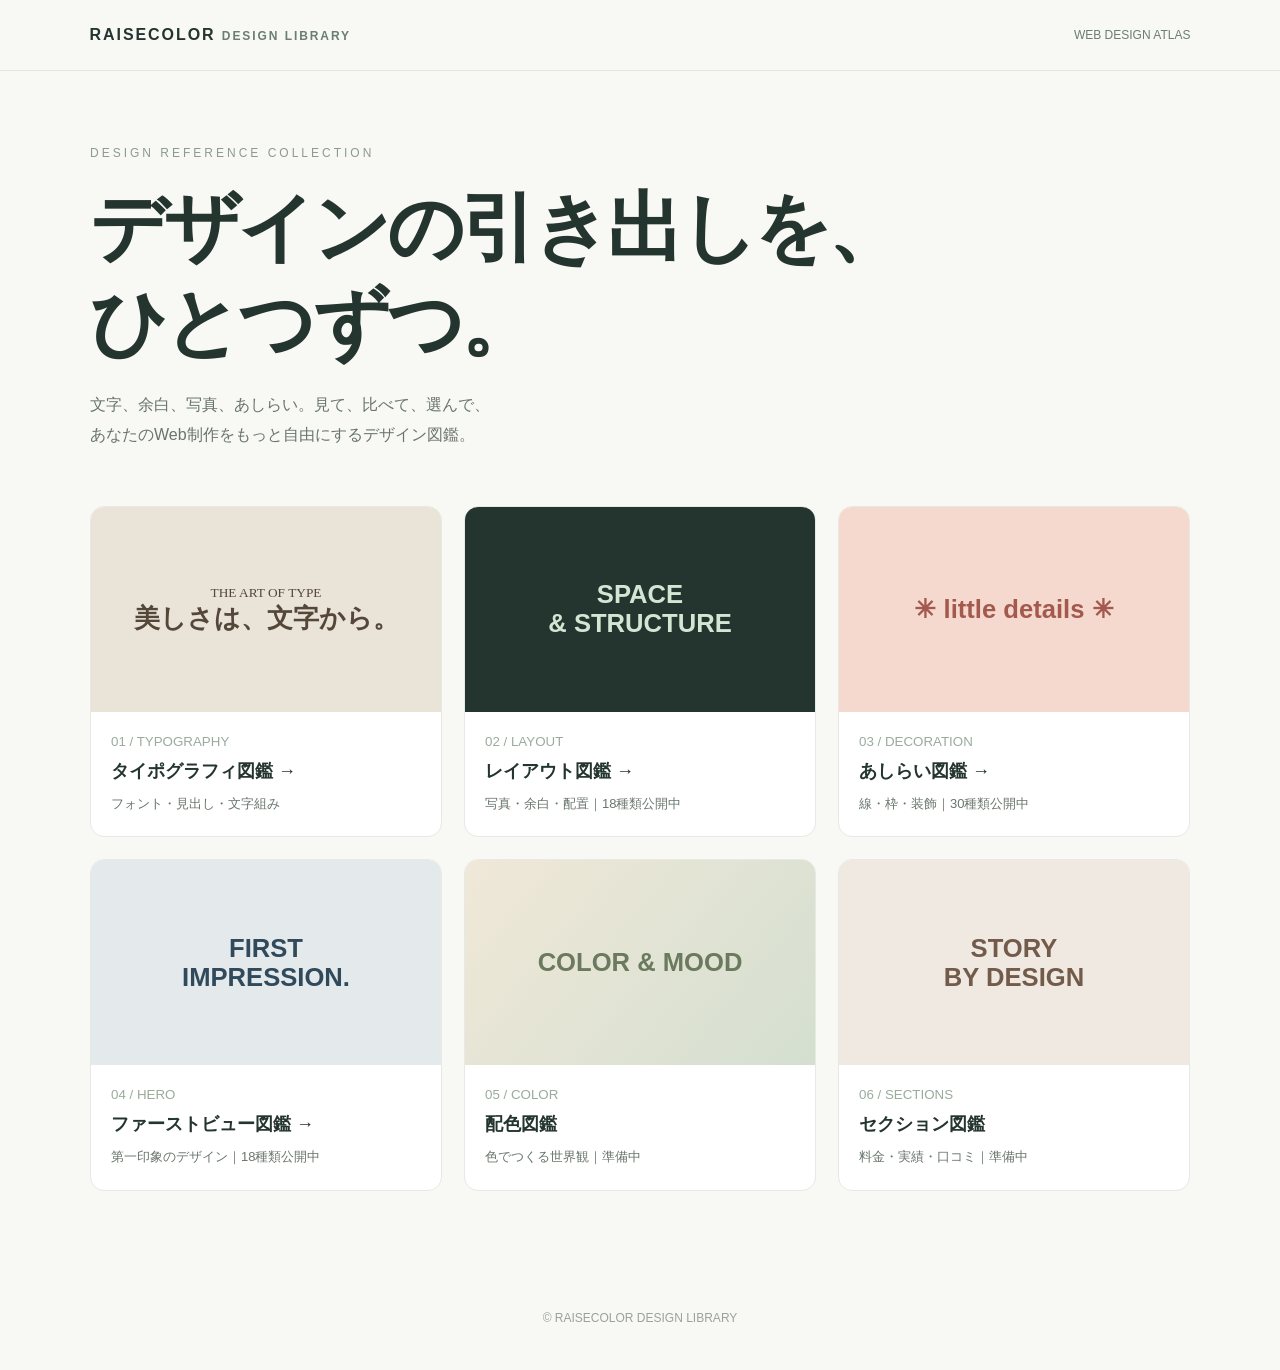
==== index.html @ c0008a8b "Link hero atlas from homepage" ====
<!doctype html><html lang="ja"><head><meta charset="utf-8"><meta name="viewport" content="width=device-width,initial-scale=1"><title>RAISECOLOR | Webデザイン図鑑</title><style>*{box-sizing:border-box}body{margin:0;background:#f8f8f5;color:#24342e;font-family:-apple-system,BlinkMacSystemFont,"Hiragino Kaku Gothic ProN",sans-serif}header{padding:26px 7%;border-bottom:1px solid #e2e7e1;display:flex;justify-content:space-between;align-items:center}header b{letter-spacing:.12em}header span{font-size:12px;color:#6a7e72}main{max-width:1150px;margin:auto;padding:75px 25px}h1{font-size:clamp(36px,6vw,76px);line-height:1.25;letter-spacing:-.05em;margin:20px 0}p{line-height:1.9;color:#69756c}.eyebrow{font-size:12px;letter-spacing:.25em;color:#8d9b8c}.grid{display:grid;grid-template-columns:repeat(3,1fr);gap:22px;margin-top:55px}.card{display:block;background:white;border:1px solid #e6e9e4;border-radius:14px;overflow:hidden;text-decoration:none;color:inherit;transition:transform .2s,box-shadow .2s}.card:hover{transform:translateY(-5px);box-shadow:0 15px 35px #24342e12}.art{height:205px;display:flex;align-items:center;justify-content:center;padding:22px;text-align:center}.art strong{font-size:clamp(19px,2vw,30px)}.a{background:#eae4d8;color:#544638;font-family:Georgia,serif}.b{background:#24342e;color:#d1e6d3}.c{background:#f5d9cf;color:#a4594f}.d{background:#e4e9eb;color:#304a5c}.e{background:linear-gradient(130deg,#f0e8d8,#d4dfd0);color:#6b795e}.f{background:#f0e9e2;color:#735b4b}.meta{padding:20px}.meta small{color:#9aab9c}.meta h2{font-size:18px;margin:9px 0}.meta p{font-size:13px;margin:0}footer{text-align:center;padding:45px;color:#98a39b;font-size:12px}@media(max-width:850px){.grid{grid-template-columns:repeat(2,1fr)}}@media(max-width:560px){main{padding:55px 18px}.grid{grid-template-columns:1fr}.art{height:230px}}</style></head><body><header><b>RAISECOLOR <span>DESIGN LIBRARY</span></b><span>WEB DESIGN ATLAS</span></header><main><div class="eyebrow">DESIGN REFERENCE COLLECTION</div><h1>デザインの引き出しを、<br>ひとつずつ。</h1><p>文字、余白、写真、あしらい。見て、比べて、選んで、<br>あなたのWeb制作をもっと自由にするデザイン図鑑。</p><section class="grid"><a class="card" href="typography.html"><div class="art a"><div><small>THE ART OF TYPE</small><br><strong>美しさは、文字から。</strong></div></div><div class="meta"><small>01 / TYPOGRAPHY</small><h2>タイポグラフィ図鑑 →</h2><p>フォント・見出し・文字組み</p></div></a><a class="card" href="layout.html"><div class="art b"><strong>SPACE<br>& STRUCTURE</strong></div><div class="meta"><small>02 / LAYOUT</small><h2>レイアウト図鑑 →</h2><p>写真・余白・配置｜18種類公開中</p></div></a><a class="card" href="decoration.html"><div class="art c"><strong>✳︎ little details ✳︎</strong></div><div class="meta"><small>03 / DECORATION</small><h2>あしらい図鑑 →</h2><p>線・枠・装飾｜30種類公開中</p></div></a><a class="card" href="hero.html"><div class="art d"><strong>FIRST<br>IMPRESSION.</strong></div><div class="meta"><small>04 / HERO</small><h2>ファーストビュー図鑑 →</h2><p>第一印象のデザイン｜18種類公開中</p></div></a><div class="card"><div class="art e"><strong>COLOR & MOOD</strong></div><div class="meta"><small>05 / COLOR</small><h2>配色図鑑</h2><p>色でつくる世界観｜準備中</p></div></div><div class="card"><div class="art f"><strong>STORY<br>BY DESIGN</strong></div><div class="meta"><small>06 / SECTIONS</small><h2>セクション図鑑</h2><p>料金・実績・口コミ｜準備中</p></div></div></section></main><footer>© RAISECOLOR DESIGN LIBRARY</footer></body></html>
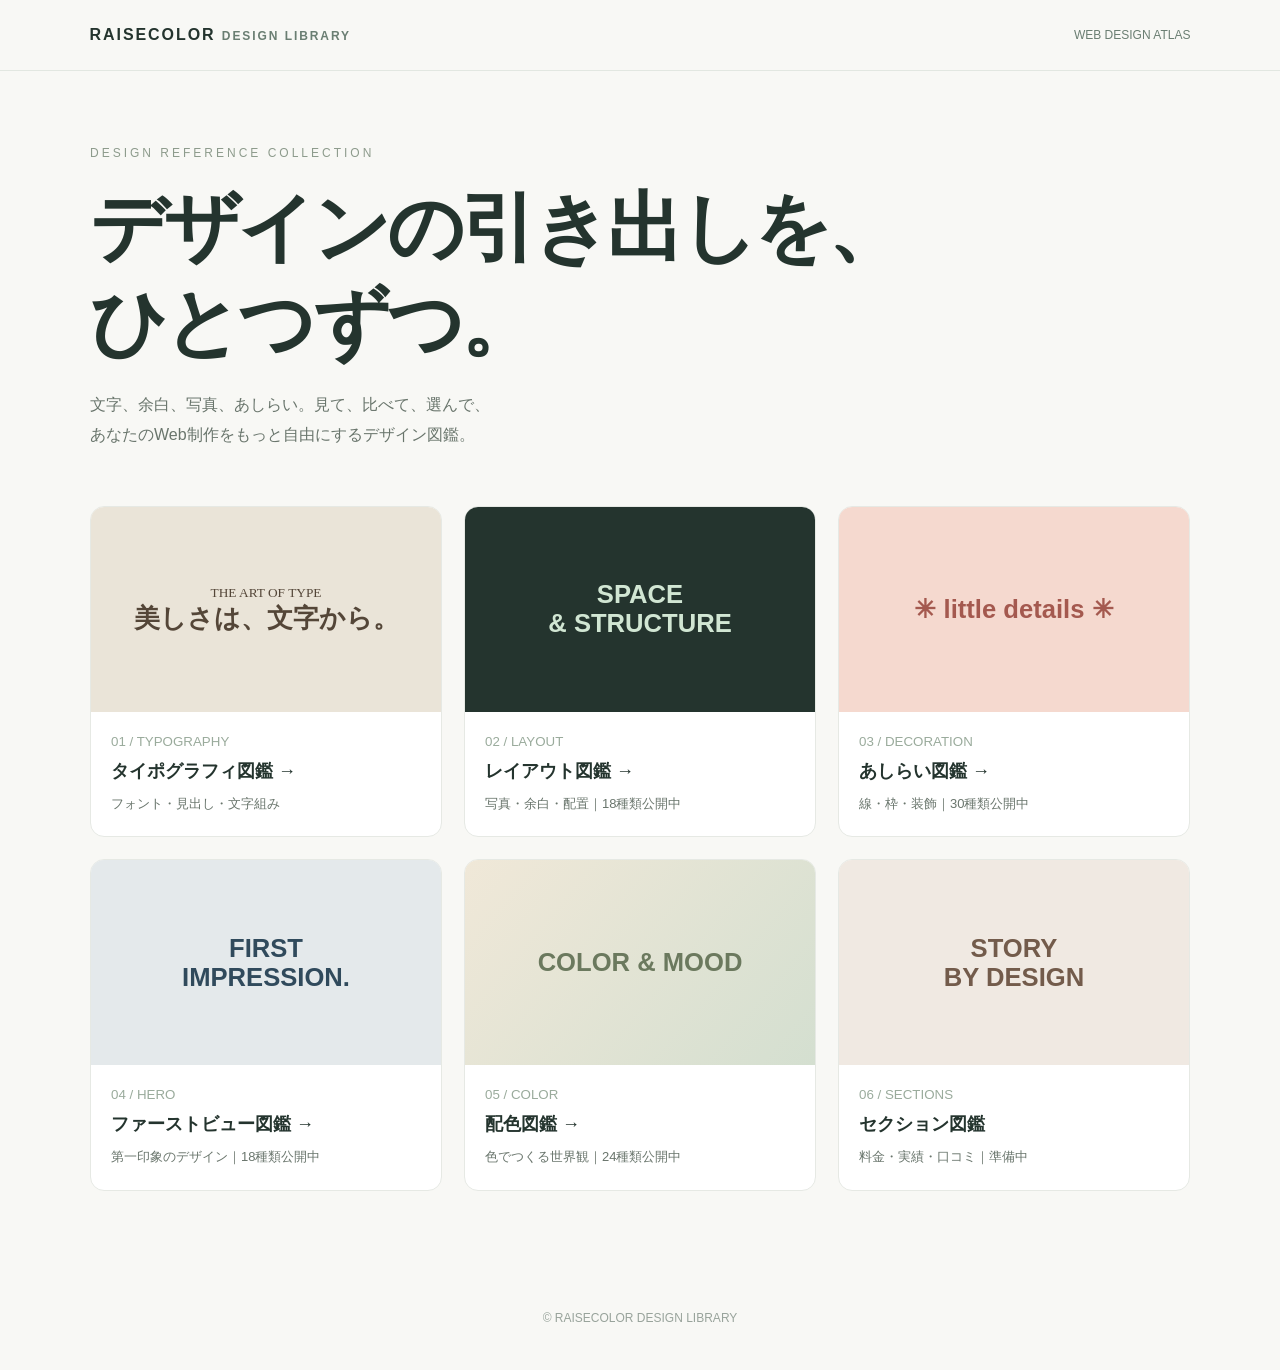
==== commit 0286af9b: "Link color atlas from homepage" ====
--- a/index.html
+++ b/index.html
@@ -1 +1 @@
-<!doctype html><html lang="ja"><head><meta charset="utf-8"><meta name="viewport" content="width=device-width,initial-scale=1"><title>RAISECOLOR | Webデザイン図鑑</title><style>*{box-sizing:border-box}body{margin:0;background:#f8f8f5;color:#24342e;font-family:-apple-system,BlinkMacSystemFont,"Hiragino Kaku Gothic ProN",sans-serif}header{padding:26px 7%;border-bottom:1px solid #e2e7e1;display:flex;justify-content:space-between;align-items:center}header b{letter-spacing:.12em}header span{font-size:12px;color:#6a7e72}main{max-width:1150px;margin:auto;padding:75px 25px}h1{font-size:clamp(36px,6vw,76px);line-height:1.25;letter-spacing:-.05em;margin:20px 0}p{line-height:1.9;color:#69756c}.eyebrow{font-size:12px;letter-spacing:.25em;color:#8d9b8c}.grid{display:grid;grid-template-columns:repeat(3,1fr);gap:22px;margin-top:55px}.card{display:block;background:white;border:1px solid #e6e9e4;border-radius:14px;overflow:hidden;text-decoration:none;color:inherit;transition:transform .2s,box-shadow .2s}.card:hover{transform:translateY(-5px);box-shadow:0 15px 35px #24342e12}.art{height:205px;display:flex;align-items:center;justify-content:center;padding:22px;text-align:center}.art strong{font-size:clamp(19px,2vw,30px)}.a{background:#eae4d8;color:#544638;font-family:Georgia,serif}.b{background:#24342e;color:#d1e6d3}.c{background:#f5d9cf;color:#a4594f}.d{background:#e4e9eb;color:#304a5c}.e{background:linear-gradient(130deg,#f0e8d8,#d4dfd0);color:#6b795e}.f{background:#f0e9e2;color:#735b4b}.meta{padding:20px}.meta small{color:#9aab9c}.meta h2{font-size:18px;margin:9px 0}.meta p{font-size:13px;margin:0}footer{text-align:center;padding:45px;color:#98a39b;font-size:12px}@media(max-width:850px){.grid{grid-template-columns:repeat(2,1fr)}}@media(max-width:560px){main{padding:55px 18px}.grid{grid-template-columns:1fr}.art{height:230px}}</style></head><body><header><b>RAISECOLOR <span>DESIGN LIBRARY</span></b><span>WEB DESIGN ATLAS</span></header><main><div class="eyebrow">DESIGN REFERENCE COLLECTION</div><h1>デザインの引き出しを、<br>ひとつずつ。</h1><p>文字、余白、写真、あしらい。見て、比べて、選んで、<br>あなたのWeb制作をもっと自由にするデザイン図鑑。</p><section class="grid"><a class="card" href="typography.html"><div class="art a"><div><small>THE ART OF TYPE</small><br><strong>美しさは、文字から。</strong></div></div><div class="meta"><small>01 / TYPOGRAPHY</small><h2>タイポグラフィ図鑑 →</h2><p>フォント・見出し・文字組み</p></div></a><a class="card" href="layout.html"><div class="art b"><strong>SPACE<br>& STRUCTURE</strong></div><div class="meta"><small>02 / LAYOUT</small><h2>レイアウト図鑑 →</h2><p>写真・余白・配置｜18種類公開中</p></div></a><a class="card" href="decoration.html"><div class="art c"><strong>✳︎ little details ✳︎</strong></div><div class="meta"><small>03 / DECORATION</small><h2>あしらい図鑑 →</h2><p>線・枠・装飾｜30種類公開中</p></div></a><a class="card" href="hero.html"><div class="art d"><strong>FIRST<br>IMPRESSION.</strong></div><div class="meta"><small>04 / HERO</small><h2>ファーストビュー図鑑 →</h2><p>第一印象のデザイン｜18種類公開中</p></div></a><div class="card"><div class="art e"><strong>COLOR & MOOD</strong></div><div class="meta"><small>05 / COLOR</small><h2>配色図鑑</h2><p>色でつくる世界観｜準備中</p></div></div><div class="card"><div class="art f"><strong>STORY<br>BY DESIGN</strong></div><div class="meta"><small>06 / SECTIONS</small><h2>セクション図鑑</h2><p>料金・実績・口コミ｜準備中</p></div></div></section></main><footer>© RAISECOLOR DESIGN LIBRARY</footer></body></html>+<!doctype html><html lang="ja"><head><meta charset="utf-8"><meta name="viewport" content="width=device-width,initial-scale=1"><title>RAISECOLOR | Webデザイン図鑑</title><style>*{box-sizing:border-box}body{margin:0;background:#f8f8f5;color:#24342e;font-family:-apple-system,BlinkMacSystemFont,"Hiragino Kaku Gothic ProN",sans-serif}header{padding:26px 7%;border-bottom:1px solid #e2e7e1;display:flex;justify-content:space-between;align-items:center}header b{letter-spacing:.12em}header span{font-size:12px;color:#6a7e72}main{max-width:1150px;margin:auto;padding:75px 25px}h1{font-size:clamp(36px,6vw,76px);line-height:1.25;letter-spacing:-.05em;margin:20px 0}p{line-height:1.9;color:#69756c}.eyebrow{font-size:12px;letter-spacing:.25em;color:#8d9b8c}.grid{display:grid;grid-template-columns:repeat(3,1fr);gap:22px;margin-top:55px}.card{display:block;background:white;border:1px solid #e6e9e4;border-radius:14px;overflow:hidden;text-decoration:none;color:inherit;transition:transform .2s,box-shadow .2s}.card:hover{transform:translateY(-5px);box-shadow:0 15px 35px #24342e12}.art{height:205px;display:flex;align-items:center;justify-content:center;padding:22px;text-align:center}.art strong{font-size:clamp(19px,2vw,30px)}.a{background:#eae4d8;color:#544638;font-family:Georgia,serif}.b{background:#24342e;color:#d1e6d3}.c{background:#f5d9cf;color:#a4594f}.d{background:#e4e9eb;color:#304a5c}.e{background:linear-gradient(130deg,#f0e8d8,#d4dfd0);color:#6b795e}.f{background:#f0e9e2;color:#735b4b}.meta{padding:20px}.meta small{color:#9aab9c}.meta h2{font-size:18px;margin:9px 0}.meta p{font-size:13px;margin:0}footer{text-align:center;padding:45px;color:#98a39b;font-size:12px}@media(max-width:850px){.grid{grid-template-columns:repeat(2,1fr)}}@media(max-width:560px){main{padding:55px 18px}.grid{grid-template-columns:1fr}.art{height:230px}}</style></head><body><header><b>RAISECOLOR <span>DESIGN LIBRARY</span></b><span>WEB DESIGN ATLAS</span></header><main><div class="eyebrow">DESIGN REFERENCE COLLECTION</div><h1>デザインの引き出しを、<br>ひとつずつ。</h1><p>文字、余白、写真、あしらい。見て、比べて、選んで、<br>あなたのWeb制作をもっと自由にするデザイン図鑑。</p><section class="grid"><a class="card" href="typography.html"><div class="art a"><div><small>THE ART OF TYPE</small><br><strong>美しさは、文字から。</strong></div></div><div class="meta"><small>01 / TYPOGRAPHY</small><h2>タイポグラフィ図鑑 →</h2><p>フォント・見出し・文字組み</p></div></a><a class="card" href="layout.html"><div class="art b"><strong>SPACE<br>& STRUCTURE</strong></div><div class="meta"><small>02 / LAYOUT</small><h2>レイアウト図鑑 →</h2><p>写真・余白・配置｜18種類公開中</p></div></a><a class="card" href="decoration.html"><div class="art c"><strong>✳︎ little details ✳︎</strong></div><div class="meta"><small>03 / DECORATION</small><h2>あしらい図鑑 →</h2><p>線・枠・装飾｜30種類公開中</p></div></a><a class="card" href="hero.html"><div class="art d"><strong>FIRST<br>IMPRESSION.</strong></div><div class="meta"><small>04 / HERO</small><h2>ファーストビュー図鑑 →</h2><p>第一印象のデザイン｜18種類公開中</p></div></a><a class="card" href="colors.html"><div class="art e"><strong>COLOR & MOOD</strong></div><div class="meta"><small>05 / COLOR</small><h2>配色図鑑 →</h2><p>色でつくる世界観｜24種類公開中</p></div></a><div class="card"><div class="art f"><strong>STORY<br>BY DESIGN</strong></div><div class="meta"><small>06 / SECTIONS</small><h2>セクション図鑑</h2><p>料金・実績・口コミ｜準備中</p></div></div></section></main><footer>© RAISECOLOR DESIGN LIBRARY</footer></body></html>
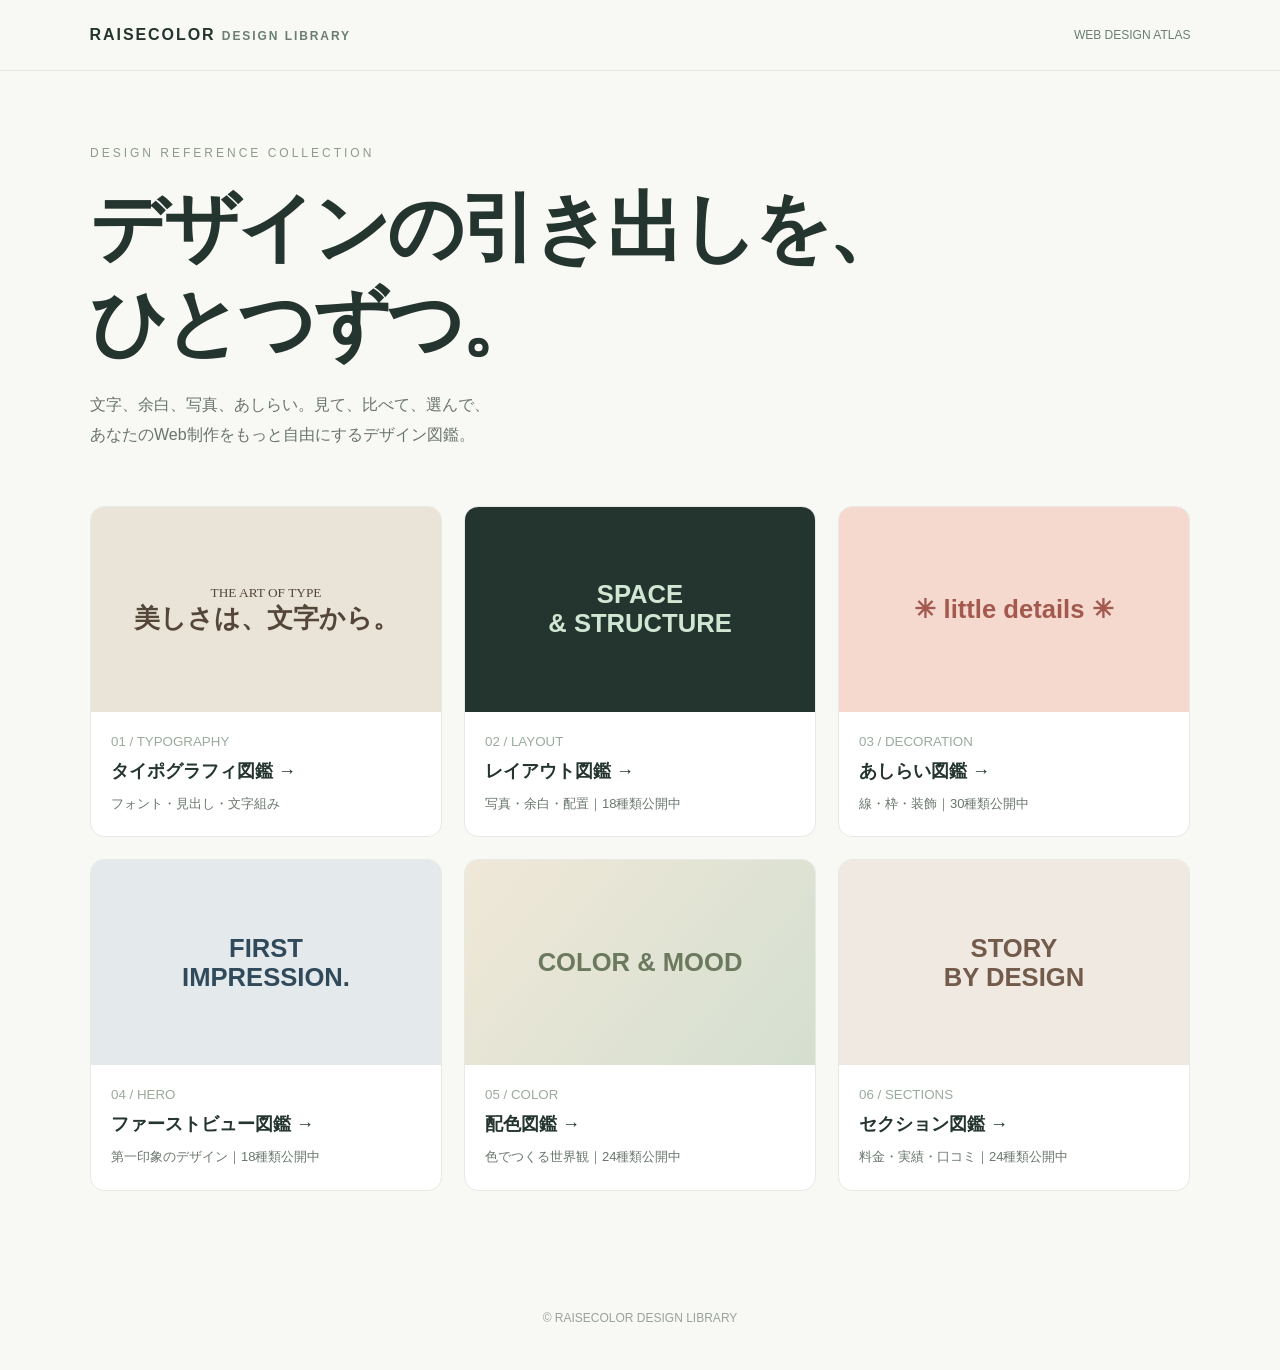
==== commit 5418cd5b: "Link completed sections atlas from homepage" ====
--- a/index.html
+++ b/index.html
@@ -1 +1 @@
-<!doctype html><html lang="ja"><head><meta charset="utf-8"><meta name="viewport" content="width=device-width,initial-scale=1"><title>RAISECOLOR | Webデザイン図鑑</title><style>*{box-sizing:border-box}body{margin:0;background:#f8f8f5;color:#24342e;font-family:-apple-system,BlinkMacSystemFont,"Hiragino Kaku Gothic ProN",sans-serif}header{padding:26px 7%;border-bottom:1px solid #e2e7e1;display:flex;justify-content:space-between;align-items:center}header b{letter-spacing:.12em}header span{font-size:12px;color:#6a7e72}main{max-width:1150px;margin:auto;padding:75px 25px}h1{font-size:clamp(36px,6vw,76px);line-height:1.25;letter-spacing:-.05em;margin:20px 0}p{line-height:1.9;color:#69756c}.eyebrow{font-size:12px;letter-spacing:.25em;color:#8d9b8c}.grid{display:grid;grid-template-columns:repeat(3,1fr);gap:22px;margin-top:55px}.card{display:block;background:white;border:1px solid #e6e9e4;border-radius:14px;overflow:hidden;text-decoration:none;color:inherit;transition:transform .2s,box-shadow .2s}.card:hover{transform:translateY(-5px);box-shadow:0 15px 35px #24342e12}.art{height:205px;display:flex;align-items:center;justify-content:center;padding:22px;text-align:center}.art strong{font-size:clamp(19px,2vw,30px)}.a{background:#eae4d8;color:#544638;font-family:Georgia,serif}.b{background:#24342e;color:#d1e6d3}.c{background:#f5d9cf;color:#a4594f}.d{background:#e4e9eb;color:#304a5c}.e{background:linear-gradient(130deg,#f0e8d8,#d4dfd0);color:#6b795e}.f{background:#f0e9e2;color:#735b4b}.meta{padding:20px}.meta small{color:#9aab9c}.meta h2{font-size:18px;margin:9px 0}.meta p{font-size:13px;margin:0}footer{text-align:center;padding:45px;color:#98a39b;font-size:12px}@media(max-width:850px){.grid{grid-template-columns:repeat(2,1fr)}}@media(max-width:560px){main{padding:55px 18px}.grid{grid-template-columns:1fr}.art{height:230px}}</style></head><body><header><b>RAISECOLOR <span>DESIGN LIBRARY</span></b><span>WEB DESIGN ATLAS</span></header><main><div class="eyebrow">DESIGN REFERENCE COLLECTION</div><h1>デザインの引き出しを、<br>ひとつずつ。</h1><p>文字、余白、写真、あしらい。見て、比べて、選んで、<br>あなたのWeb制作をもっと自由にするデザイン図鑑。</p><section class="grid"><a class="card" href="typography.html"><div class="art a"><div><small>THE ART OF TYPE</small><br><strong>美しさは、文字から。</strong></div></div><div class="meta"><small>01 / TYPOGRAPHY</small><h2>タイポグラフィ図鑑 →</h2><p>フォント・見出し・文字組み</p></div></a><a class="card" href="layout.html"><div class="art b"><strong>SPACE<br>& STRUCTURE</strong></div><div class="meta"><small>02 / LAYOUT</small><h2>レイアウト図鑑 →</h2><p>写真・余白・配置｜18種類公開中</p></div></a><a class="card" href="decoration.html"><div class="art c"><strong>✳︎ little details ✳︎</strong></div><div class="meta"><small>03 / DECORATION</small><h2>あしらい図鑑 →</h2><p>線・枠・装飾｜30種類公開中</p></div></a><a class="card" href="hero.html"><div class="art d"><strong>FIRST<br>IMPRESSION.</strong></div><div class="meta"><small>04 / HERO</small><h2>ファーストビュー図鑑 →</h2><p>第一印象のデザイン｜18種類公開中</p></div></a><a class="card" href="colors.html"><div class="art e"><strong>COLOR & MOOD</strong></div><div class="meta"><small>05 / COLOR</small><h2>配色図鑑 →</h2><p>色でつくる世界観｜24種類公開中</p></div></a><div class="card"><div class="art f"><strong>STORY<br>BY DESIGN</strong></div><div class="meta"><small>06 / SECTIONS</small><h2>セクション図鑑</h2><p>料金・実績・口コミ｜準備中</p></div></div></section></main><footer>© RAISECOLOR DESIGN LIBRARY</footer></body></html>+<!doctype html><html lang="ja"><head><meta charset="utf-8"><meta name="viewport" content="width=device-width,initial-scale=1"><title>RAISECOLOR | Webデザイン図鑑</title><style>*{box-sizing:border-box}body{margin:0;background:#f8f8f5;color:#24342e;font-family:-apple-system,BlinkMacSystemFont,"Hiragino Kaku Gothic ProN",sans-serif}header{padding:26px 7%;border-bottom:1px solid #e2e7e1;display:flex;justify-content:space-between;align-items:center}header b{letter-spacing:.12em}header span{font-size:12px;color:#6a7e72}main{max-width:1150px;margin:auto;padding:75px 25px}h1{font-size:clamp(36px,6vw,76px);line-height:1.25;letter-spacing:-.05em;margin:20px 0}p{line-height:1.9;color:#69756c}.eyebrow{font-size:12px;letter-spacing:.25em;color:#8d9b8c}.grid{display:grid;grid-template-columns:repeat(3,1fr);gap:22px;margin-top:55px}.card{display:block;background:white;border:1px solid #e6e9e4;border-radius:14px;overflow:hidden;text-decoration:none;color:inherit;transition:transform .2s,box-shadow .2s}.card:hover{transform:translateY(-5px);box-shadow:0 15px 35px #24342e12}.art{height:205px;display:flex;align-items:center;justify-content:center;padding:22px;text-align:center}.art strong{font-size:clamp(19px,2vw,30px)}.a{background:#eae4d8;color:#544638;font-family:Georgia,serif}.b{background:#24342e;color:#d1e6d3}.c{background:#f5d9cf;color:#a4594f}.d{background:#e4e9eb;color:#304a5c}.e{background:linear-gradient(130deg,#f0e8d8,#d4dfd0);color:#6b795e}.f{background:#f0e9e2;color:#735b4b}.meta{padding:20px}.meta small{color:#9aab9c}.meta h2{font-size:18px;margin:9px 0}.meta p{font-size:13px;margin:0}footer{text-align:center;padding:45px;color:#98a39b;font-size:12px}@media(max-width:850px){.grid{grid-template-columns:repeat(2,1fr)}}@media(max-width:560px){main{padding:55px 18px}.grid{grid-template-columns:1fr}.art{height:230px}}</style></head><body><header><b>RAISECOLOR <span>DESIGN LIBRARY</span></b><span>WEB DESIGN ATLAS</span></header><main><div class="eyebrow">DESIGN REFERENCE COLLECTION</div><h1>デザインの引き出しを、<br>ひとつずつ。</h1><p>文字、余白、写真、あしらい。見て、比べて、選んで、<br>あなたのWeb制作をもっと自由にするデザイン図鑑。</p><section class="grid"><a class="card" href="typography.html"><div class="art a"><div><small>THE ART OF TYPE</small><br><strong>美しさは、文字から。</strong></div></div><div class="meta"><small>01 / TYPOGRAPHY</small><h2>タイポグラフィ図鑑 →</h2><p>フォント・見出し・文字組み</p></div></a><a class="card" href="layout.html"><div class="art b"><strong>SPACE<br>& STRUCTURE</strong></div><div class="meta"><small>02 / LAYOUT</small><h2>レイアウト図鑑 →</h2><p>写真・余白・配置｜18種類公開中</p></div></a><a class="card" href="decoration.html"><div class="art c"><strong>✳︎ little details ✳︎</strong></div><div class="meta"><small>03 / DECORATION</small><h2>あしらい図鑑 →</h2><p>線・枠・装飾｜30種類公開中</p></div></a><a class="card" href="hero.html"><div class="art d"><strong>FIRST<br>IMPRESSION.</strong></div><div class="meta"><small>04 / HERO</small><h2>ファーストビュー図鑑 →</h2><p>第一印象のデザイン｜18種類公開中</p></div></a><a class="card" href="colors.html"><div class="art e"><strong>COLOR & MOOD</strong></div><div class="meta"><small>05 / COLOR</small><h2>配色図鑑 →</h2><p>色でつくる世界観｜24種類公開中</p></div></a><a class="card" href="sections.html"><div class="art f"><strong>STORY<br>BY DESIGN</strong></div><div class="meta"><small>06 / SECTIONS</small><h2>セクション図鑑 →</h2><p>料金・実績・口コミ｜24種類公開中</p></div></a></section></main><footer>© RAISECOLOR DESIGN LIBRARY</footer></body></html>
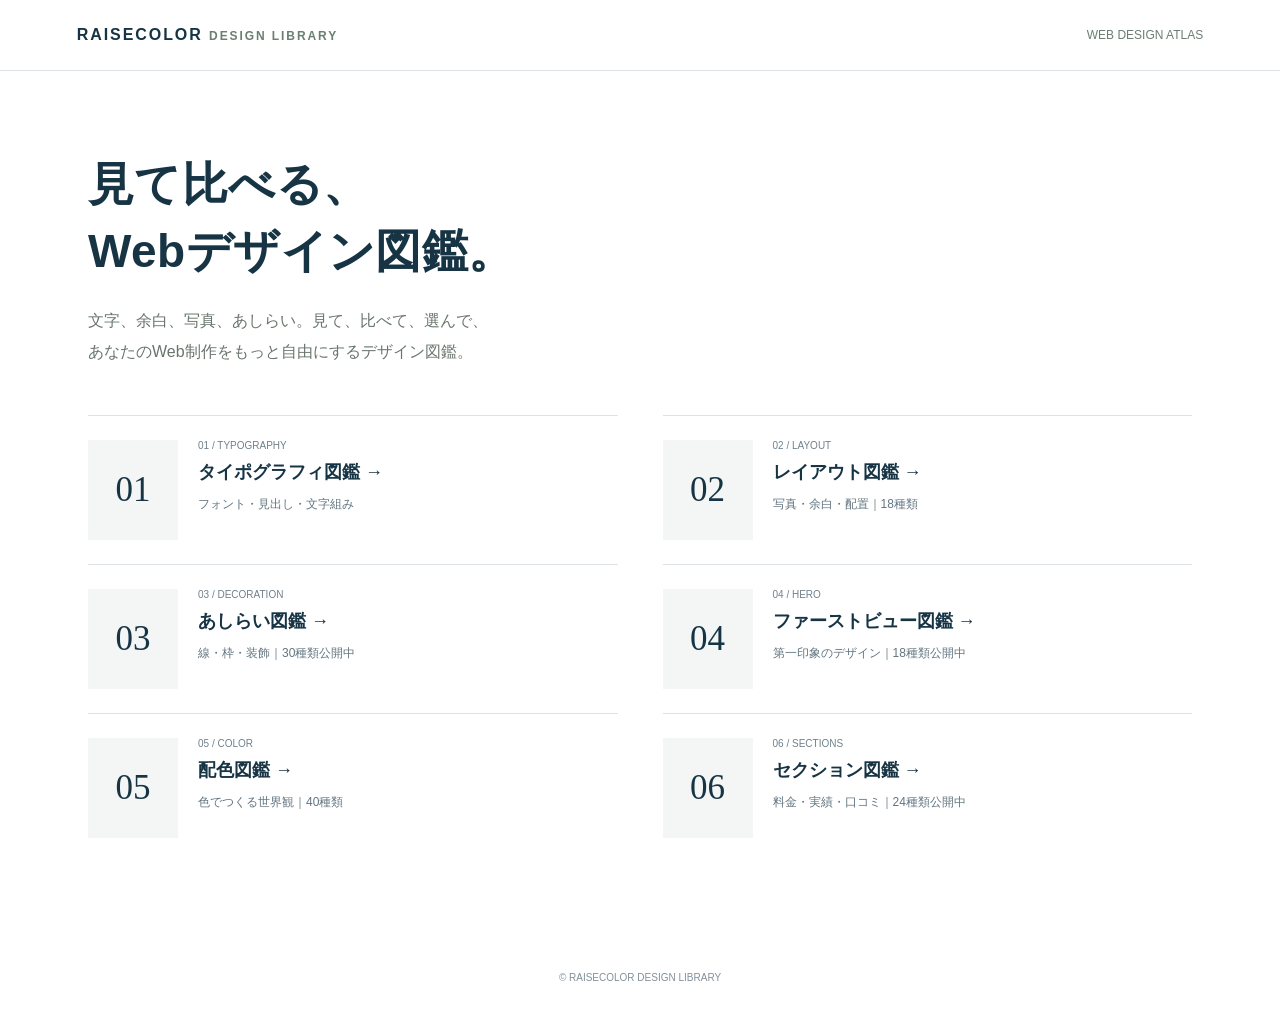
==== commit 510c154f: "Redesign six design catalogs with indexed specimen layout" ====
--- a/index.html
+++ b/index.html
@@ -1 +1 @@
-<!doctype html><html lang="ja"><head><meta charset="utf-8"><meta name="viewport" content="width=device-width,initial-scale=1"><title>RAISECOLOR | Webデザイン図鑑</title><style>*{box-sizing:border-box}body{margin:0;background:#f8f8f5;color:#24342e;font-family:-apple-system,BlinkMacSystemFont,"Hiragino Kaku Gothic ProN",sans-serif}header{padding:26px 7%;border-bottom:1px solid #e2e7e1;display:flex;justify-content:space-between;align-items:center}header b{letter-spacing:.12em}header span{font-size:12px;color:#6a7e72}main{max-width:1150px;margin:auto;padding:75px 25px}h1{font-size:clamp(36px,6vw,76px);line-height:1.25;letter-spacing:-.05em;margin:20px 0}p{line-height:1.9;color:#69756c}.eyebrow{font-size:12px;letter-spacing:.25em;color:#8d9b8c}.grid{display:grid;grid-template-columns:repeat(3,1fr);gap:22px;margin-top:55px}.card{display:block;background:white;border:1px solid #e6e9e4;border-radius:14px;overflow:hidden;text-decoration:none;color:inherit;transition:transform .2s,box-shadow .2s}.card:hover{transform:translateY(-5px);box-shadow:0 15px 35px #24342e12}.art{height:205px;display:flex;align-items:center;justify-content:center;padding:22px;text-align:center}.art strong{font-size:clamp(19px,2vw,30px)}.a{background:#eae4d8;color:#544638;font-family:Georgia,serif}.b{background:#24342e;color:#d1e6d3}.c{background:#f5d9cf;color:#a4594f}.d{background:#e4e9eb;color:#304a5c}.e{background:linear-gradient(130deg,#f0e8d8,#d4dfd0);color:#6b795e}.f{background:#f0e9e2;color:#735b4b}.meta{padding:20px}.meta small{color:#9aab9c}.meta h2{font-size:18px;margin:9px 0}.meta p{font-size:13px;margin:0}footer{text-align:center;padding:45px;color:#98a39b;font-size:12px}@media(max-width:850px){.grid{grid-template-columns:repeat(2,1fr)}}@media(max-width:560px){main{padding:55px 18px}.grid{grid-template-columns:1fr}.art{height:230px}}</style></head><body><header><b>RAISECOLOR <span>DESIGN LIBRARY</span></b><span>WEB DESIGN ATLAS</span></header><main><div class="eyebrow">DESIGN REFERENCE COLLECTION</div><h1>デザインの引き出しを、<br>ひとつずつ。</h1><p>文字、余白、写真、あしらい。見て、比べて、選んで、<br>あなたのWeb制作をもっと自由にするデザイン図鑑。</p><section class="grid"><a class="card" href="typography.html"><div class="art a"><div><small>THE ART OF TYPE</small><br><strong>美しさは、文字から。</strong></div></div><div class="meta"><small>01 / TYPOGRAPHY</small><h2>タイポグラフィ図鑑 →</h2><p>フォント・見出し・文字組み</p></div></a><a class="card" href="layout.html"><div class="art b"><strong>SPACE<br>& STRUCTURE</strong></div><div class="meta"><small>02 / LAYOUT</small><h2>レイアウト図鑑 →</h2><p>写真・余白・配置｜18種類公開中</p></div></a><a class="card" href="decoration.html"><div class="art c"><strong>✳︎ little details ✳︎</strong></div><div class="meta"><small>03 / DECORATION</small><h2>あしらい図鑑 →</h2><p>線・枠・装飾｜30種類公開中</p></div></a><a class="card" href="hero.html"><div class="art d"><strong>FIRST<br>IMPRESSION.</strong></div><div class="meta"><small>04 / HERO</small><h2>ファーストビュー図鑑 →</h2><p>第一印象のデザイン｜18種類公開中</p></div></a><a class="card" href="colors.html"><div class="art e"><strong>COLOR & MOOD</strong></div><div class="meta"><small>05 / COLOR</small><h2>配色図鑑 →</h2><p>色でつくる世界観｜24種類公開中</p></div></a><a class="card" href="sections.html"><div class="art f"><strong>STORY<br>BY DESIGN</strong></div><div class="meta"><small>06 / SECTIONS</small><h2>セクション図鑑 →</h2><p>料金・実績・口コミ｜24種類公開中</p></div></a></section></main><footer>© RAISECOLOR DESIGN LIBRARY</footer></body></html>+<!doctype html><html lang="ja"><head><meta charset="utf-8"><meta name="viewport" content="width=device-width,initial-scale=1"><title>RAISECOLOR | Webデザイン図鑑</title><style>*{box-sizing:border-box}body{margin:0;background:#f8f8f5;color:#24342e;font-family:-apple-system,BlinkMacSystemFont,"Hiragino Kaku Gothic ProN",sans-serif}header{padding:26px 7%;border-bottom:1px solid #e2e7e1;display:flex;justify-content:space-between;align-items:center}header b{letter-spacing:.12em}header span{font-size:12px;color:#6a7e72}main{max-width:1150px;margin:auto;padding:75px 25px}h1{font-size:clamp(36px,6vw,76px);line-height:1.25;letter-spacing:-.05em;margin:20px 0}p{line-height:1.9;color:#69756c}.eyebrow{font-size:12px;letter-spacing:.25em;color:#8d9b8c}.grid{display:grid;grid-template-columns:repeat(3,1fr);gap:22px;margin-top:55px}.card{display:block;background:white;border:1px solid #e6e9e4;border-radius:14px;overflow:hidden;text-decoration:none;color:inherit;transition:transform .2s,box-shadow .2s}.card:hover{transform:translateY(-5px);box-shadow:0 15px 35px #24342e12}.art{height:205px;display:flex;align-items:center;justify-content:center;padding:22px;text-align:center}.art strong{font-size:clamp(19px,2vw,30px)}.a{background:#eae4d8;color:#544638;font-family:Georgia,serif}.b{background:#24342e;color:#d1e6d3}.c{background:#f5d9cf;color:#a4594f}.d{background:#e4e9eb;color:#304a5c}.e{background:linear-gradient(130deg,#f0e8d8,#d4dfd0);color:#6b795e}.f{background:#f0e9e2;color:#735b4b}.meta{padding:20px}.meta small{color:#9aab9c}.meta h2{font-size:18px;margin:9px 0}.meta p{font-size:13px;margin:0}footer{text-align:center;padding:45px;color:#98a39b;font-size:12px}@media(max-width:850px){.grid{grid-template-columns:repeat(2,1fr)}}@media(max-width:560px){main{padding:55px 18px}.grid{grid-template-columns:1fr}.art{height:230px}}</style><link rel="stylesheet" href="catalog.css"></head><body><header><b>RAISECOLOR <span>DESIGN LIBRARY</span></b><span>WEB DESIGN ATLAS</span></header><main><div class="eyebrow">DESIGN REFERENCE COLLECTION</div><h1>見て比べる、<br>Webデザイン図鑑。</h1><p>文字、余白、写真、あしらい。見て、比べて、選んで、<br>あなたのWeb制作をもっと自由にするデザイン図鑑。</p><section class="grid"><a class="card" href="typography.html"><div class="art a">01</div><div class="meta"><small>01 / TYPOGRAPHY</small><h2>タイポグラフィ図鑑 →</h2><p>フォント・見出し・文字組み</p></div></a><a class="card" href="layout.html"><div class="art b">02</div><div class="meta"><small>02 / LAYOUT</small><h2>レイアウト図鑑 →</h2><p>写真・余白・配置｜18種類</p></div></a><a class="card" href="decoration.html"><div class="art c">03</div><div class="meta"><small>03 / DECORATION</small><h2>あしらい図鑑 →</h2><p>線・枠・装飾｜30種類公開中</p></div></a><a class="card" href="hero.html"><div class="art d">04</div><div class="meta"><small>04 / HERO</small><h2>ファーストビュー図鑑 →</h2><p>第一印象のデザイン｜18種類公開中</p></div></a><a class="card" href="colors.html"><div class="art e">05</div><div class="meta"><small>05 / COLOR</small><h2>配色図鑑 →</h2><p>色でつくる世界観｜40種類</p></div></a><a class="card" href="sections.html"><div class="art f">06</div><div class="meta"><small>06 / SECTIONS</small><h2>セクション図鑑 →</h2><p>料金・実績・口コミ｜24種類公開中</p></div></a></section></main><footer>© RAISECOLOR DESIGN LIBRARY</footer></body></html>
--- a/catalog.css
+++ b/catalog.css
@@ -0,0 +1,2 @@
+/* Catalog furniture is deliberately separate from the specimens. */
+:root{--ink:#173444;--line:#dce2e5;--teal:#267e83}body{background:#fff;color:var(--ink);font-family:"Hiragino Kaku Gothic ProN","Yu Gothic",sans-serif}body.catalog-page>header{display:none}.catalog-nav{position:fixed;left:max(24px,calc((100vw - 1440px)/2));top:42px;width:210px}.brand{display:block!important;border:0!important;padding:0!important;font-size:16px!important;letter-spacing:.09em;font-weight:700}.brand span{display:block;font-size:12px;letter-spacing:.04em;margin-top:10px;font-weight:400}.catalog-nav p{font-size:12px;margin:52px 0 12px;color:#6b7b84}.catalog-nav>a:not(.brand){display:flex;gap:20px;padding:15px 12px;border-top:1px solid var(--line);color:var(--ink);text-decoration:none;font-size:13px}.catalog-nav>a.selected{background:var(--ink);color:white}.catalog-nav>a span{font-variant-numeric:tabular-nums}.nav-note{font-size:11px;line-height:2;color:#7d8990;margin-top:30px}.catalog-page main{max-width:1100px;margin:0 max(28px,calc((100vw - 1440px)/2)) 0 max(280px,calc((100vw - 1440px)/2 + 270px));padding:58px 0 20px}.kicker{font-size:11px;letter-spacing:.08em;color:#76838b}h1{font-size:clamp(30px,3.4vw,48px);letter-spacing:.01em;margin:15px 0 22px;line-height:1.4}p.lead{font-size:14px;max-width:690px;line-height:2;color:#61727d}.controls{margin:32px 0 15px;gap:12px}input,select{border-radius:0!important;font-size:13px!important;padding:12px!important;border-color:var(--line)!important}.count{font-size:11px;margin:20px 0 34px;color:#73838c}.grid-list,#grid,#gallery{display:grid;grid-template-columns:repeat(2,minmax(0,1fr));gap:56px 38px}.card{border:0!important;border-radius:0!important;box-shadow:none!important;overflow:visible;background:white;display:flex;flex-direction:column;min-width:0;transform:none!important}.specimen-title{order:-1;display:flex;align-items:center;gap:14px;border:1px solid #aab7bf;padding:14px 15px;margin:0 0 18px;min-height:54px;font-size:14px;font-weight:700;line-height:1.6}.specimen-title span{font-size:11px;color:#6b7f8b;font-weight:400;white-space:nowrap}.meta{padding:20px 0 0!important}.meta>small,.meta>h2,.meta>h3{display:none}.meta p{font-size:12px!important;color:#627580;line-height:1.9}.meta button{background:transparent!important;border:0!important;border-bottom:1px solid #6d9a9c!important;border-radius:0!important;color:#236f75!important;font-size:12px!important;padding:4px 0!important;cursor:pointer}.card>.preview,.card>.art,.card>.hero{border-radius:0!important;height:275px;box-shadow:none}.card>.art{background:#fff;color:var(--ink);padding:32px}.art .sample small,.preview .tiny,.copy small,.preview .ey{display:none}.art .sample{font-family:"Yu Mincho",serif;font-size:22px}.card .sample{word-break:normal;overflow-wrap:normal}.scene .photo,.hero .visual{background:url('assets/forest.jpg') center/cover!important}.card .preview .sample b{font-size:clamp(19px,2vw,29px)}.panel{border-radius:0!important}.panel pre{border-radius:0!important}.panel .specimen-title{display:none}footer{font-size:10px;color:#82909a}.catalog-page footer{margin-left:260px;padding:70px 20px}.usage{display:block;margin-top:10px;font-size:12px;line-height:1.9;color:#657782}.usage b{color:#213f50}.card.is-caution .specimen-title{border-style:dashed}.status{margin-left:auto;font-size:10px!important;color:#8b6041!important}body>header{background:#fff;padding:26px 6%;border-color:var(--line)}body:not(.catalog-page) main{max-width:1160px;padding:65px 28px}body:not(.catalog-page) .eyebrow{display:none}body:not(.catalog-page) h1{font-size:46px;line-height:1.45}body:not(.catalog-page) .grid{grid-template-columns:repeat(2,1fr);gap:0 45px;margin-top:48px}body:not(.catalog-page) .card{border-top:1px solid var(--line)!important;padding:24px 0;display:grid;grid-template-columns:90px 1fr;gap:20px}body:not(.catalog-page) .art{height:100px;padding:0;background:#f4f6f6;color:var(--ink);font:400 35px Georgia;align-items:center}body:not(.catalog-page) .meta{padding:0!important}body:not(.catalog-page) .meta h2{display:block;font-size:18px}body:not(.catalog-page) .meta small{display:block;font-size:10px;color:#70808b}body:not(.catalog-page) .meta p{font-size:12px}@media(min-width:1700px){.catalog-page main{margin-right:auto;width:1100px}}@media(max-width:1000px){.catalog-nav{width:170px;left:20px}.catalog-page main{margin-left:225px;margin-right:24px}.grid-list,#grid,#gallery{gap:40px 22px}.specimen-title{font-size:12px;padding:10px;gap:9px}.card>.preview,.card>.hero,.card>.art{height:240px}}@media(max-width:720px){.catalog-nav{position:static;width:auto;margin:20px}.brand{margin-bottom:22px}.catalog-nav p,.nav-note{display:none}.catalog-nav>a:not(.brand){display:inline-flex;padding:10px;border:1px solid var(--line);margin:0 4px 6px 0;font-size:11px;gap:6px}.catalog-page main{margin:0;padding:20px}.grid-list,#grid,#gallery{grid-template-columns:1fr;gap:42px}.card>.preview,.card>.hero,.card>.art{height:280px}.catalog-page footer{margin:0}body:not(.catalog-page) h1{font-size:32px}body:not(.catalog-page) .grid{grid-template-columns:1fr}header span{display:none}}
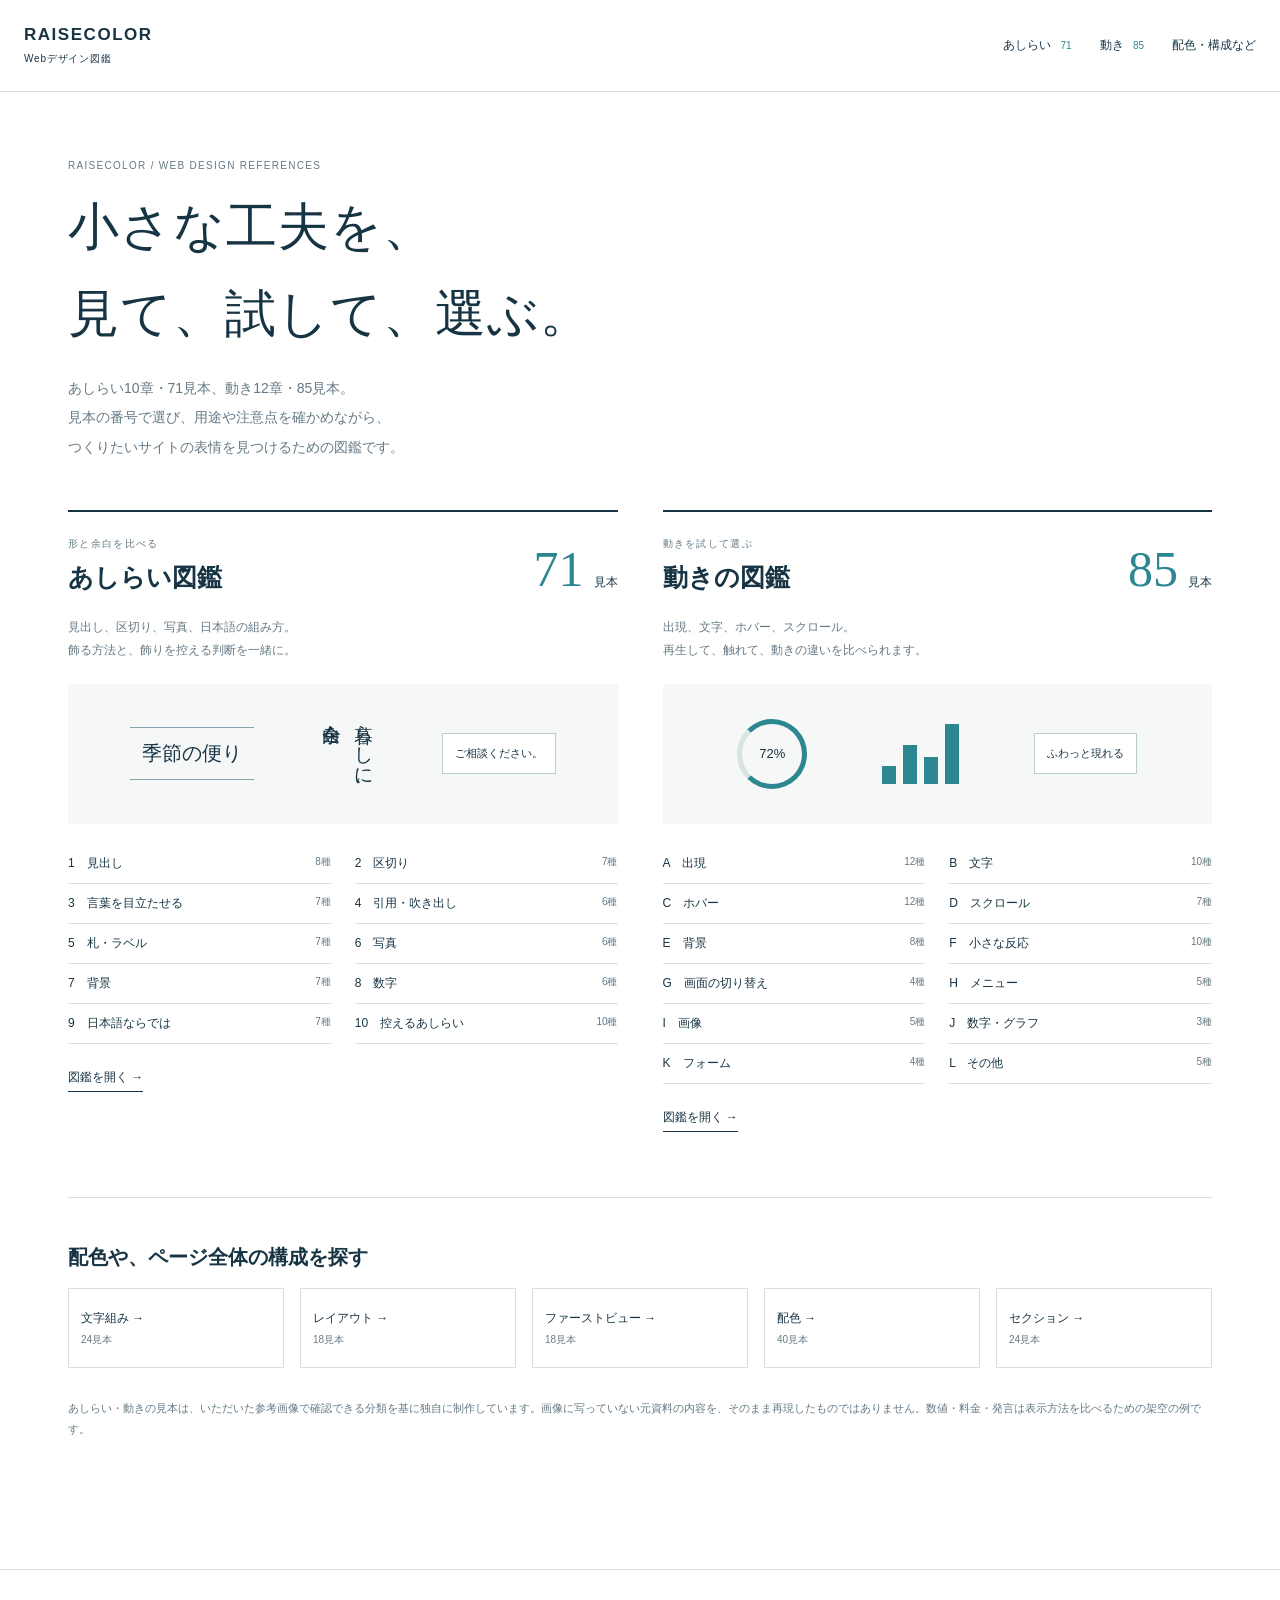
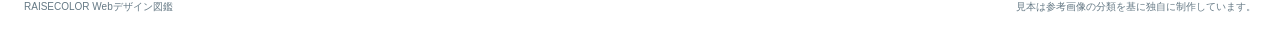
==== commit a6480bc5: "Rebuild atlas with 10 decoration chapters and 12 working motion chapters" ====
--- a/index.html
+++ b/index.html
@@ -1 +1 @@
-<!doctype html><html lang="ja"><head><meta charset="utf-8"><meta name="viewport" content="width=device-width,initial-scale=1"><title>RAISECOLOR | Webデザイン図鑑</title><style>*{box-sizing:border-box}body{margin:0;background:#f8f8f5;color:#24342e;font-family:-apple-system,BlinkMacSystemFont,"Hiragino Kaku Gothic ProN",sans-serif}header{padding:26px 7%;border-bottom:1px solid #e2e7e1;display:flex;justify-content:space-between;align-items:center}header b{letter-spacing:.12em}header span{font-size:12px;color:#6a7e72}main{max-width:1150px;margin:auto;padding:75px 25px}h1{font-size:clamp(36px,6vw,76px);line-height:1.25;letter-spacing:-.05em;margin:20px 0}p{line-height:1.9;color:#69756c}.eyebrow{font-size:12px;letter-spacing:.25em;color:#8d9b8c}.grid{display:grid;grid-template-columns:repeat(3,1fr);gap:22px;margin-top:55px}.card{display:block;background:white;border:1px solid #e6e9e4;border-radius:14px;overflow:hidden;text-decoration:none;color:inherit;transition:transform .2s,box-shadow .2s}.card:hover{transform:translateY(-5px);box-shadow:0 15px 35px #24342e12}.art{height:205px;display:flex;align-items:center;justify-content:center;padding:22px;text-align:center}.art strong{font-size:clamp(19px,2vw,30px)}.a{background:#eae4d8;color:#544638;font-family:Georgia,serif}.b{background:#24342e;color:#d1e6d3}.c{background:#f5d9cf;color:#a4594f}.d{background:#e4e9eb;color:#304a5c}.e{background:linear-gradient(130deg,#f0e8d8,#d4dfd0);color:#6b795e}.f{background:#f0e9e2;color:#735b4b}.meta{padding:20px}.meta small{color:#9aab9c}.meta h2{font-size:18px;margin:9px 0}.meta p{font-size:13px;margin:0}footer{text-align:center;padding:45px;color:#98a39b;font-size:12px}@media(max-width:850px){.grid{grid-template-columns:repeat(2,1fr)}}@media(max-width:560px){main{padding:55px 18px}.grid{grid-template-columns:1fr}.art{height:230px}}</style><link rel="stylesheet" href="catalog.css"></head><body><header><b>RAISECOLOR <span>DESIGN LIBRARY</span></b><span>WEB DESIGN ATLAS</span></header><main><div class="eyebrow">DESIGN REFERENCE COLLECTION</div><h1>見て比べる、<br>Webデザイン図鑑。</h1><p>文字、余白、写真、あしらい。見て、比べて、選んで、<br>あなたのWeb制作をもっと自由にするデザイン図鑑。</p><section class="grid"><a class="card" href="typography.html"><div class="art a">01</div><div class="meta"><small>01 / TYPOGRAPHY</small><h2>タイポグラフィ図鑑 →</h2><p>フォント・見出し・文字組み</p></div></a><a class="card" href="layout.html"><div class="art b">02</div><div class="meta"><small>02 / LAYOUT</small><h2>レイアウト図鑑 →</h2><p>写真・余白・配置｜18種類</p></div></a><a class="card" href="decoration.html"><div class="art c">03</div><div class="meta"><small>03 / DECORATION</small><h2>あしらい図鑑 →</h2><p>線・枠・装飾｜30種類公開中</p></div></a><a class="card" href="hero.html"><div class="art d">04</div><div class="meta"><small>04 / HERO</small><h2>ファーストビュー図鑑 →</h2><p>第一印象のデザイン｜18種類公開中</p></div></a><a class="card" href="colors.html"><div class="art e">05</div><div class="meta"><small>05 / COLOR</small><h2>配色図鑑 →</h2><p>色でつくる世界観｜40種類</p></div></a><a class="card" href="sections.html"><div class="art f">06</div><div class="meta"><small>06 / SECTIONS</small><h2>セクション図鑑 →</h2><p>料金・実績・口コミ｜24種類公開中</p></div></a></section></main><footer>© RAISECOLOR DESIGN LIBRARY</footer></body></html>+<!doctype html><html lang="ja"><head><meta charset="utf-8"><meta name="viewport" content="width=device-width,initial-scale=1"><title>Webデザイン図鑑 | RAISECOLOR</title><meta name="description" content="あしらい10章71見本、動き12章85見本を、番号と実演で選べるWebデザイン図鑑。"><link rel="stylesheet" href="atlas.css"></head><body data-kind="home"><header class="top"><a href="index.html" class="brand">RAISECOLOR <span>Webデザイン図鑑</span></a><nav><a href="decoration.html">あしらい <b>71</b></a><a href="motion.html">動き <b>85</b></a><a href="index.html#more">配色・構成など</a></nav></header><div id="app"></div><dialog id="detail"><button class="close" aria-label="閉じる">閉じる ×</button><h2 id="detail-title"></h2><p id="detail-note"></p><div class="copy-actions"><button id="copy-code">見本のHTMLをコピー</button><button id="copy-prompt">制作指示をコピー</button></div><p id="copy-status" role="status"></p><pre id="source"></pre></dialog><div id="toast" role="status"></div><footer>RAISECOLOR Webデザイン図鑑<span>見本は参考画像の分類を基に独自に制作しています。</span></footer><script src="atlas-data.js"></script><script src="atlas.js"></script></body></html>
--- a/atlas.css
+++ b/atlas.css
@@ -0,0 +1 @@
+:root{--ink:#173444;--muted:#657985;--a:#2c8790;--line:#d7e1e5}*{box-sizing:border-box}body{margin:0;color:var(--ink);background:white;font-family:"Hiragino Kaku Gothic ProN","Yu Gothic",sans-serif;font-size:14px}a{color:inherit;text-decoration:none}button,input,select{font:inherit}button{cursor:pointer}button:focus-visible,a:focus-visible,input:focus-visible{outline:2px solid var(--a);outline-offset:4px}.top{height:92px;padding:0 max(24px,calc((100vw - 1400px)/2));display:flex;align-items:center;justify-content:space-between;border-bottom:1px solid var(--line);gap:24px}.brand{font-size:17px;letter-spacing:.09em;font-weight:750}.brand span{display:block;font-size:10px;font-weight:400;letter-spacing:.08em;margin-top:7px}.top nav{display:flex;gap:28px;font-size:12px}.top nav b{font-size:10px;color:var(--a);font-weight:400;margin-left:6px}.shell{max-width:1400px;margin:auto;display:grid;grid-template-columns:230px minmax(0,1fr);gap:65px;padding:48px 24px}.sidebar{position:sticky;top:20px;align-self:start;max-height:calc(100vh - 40px);overflow:auto;padding-bottom:10px}.sidebar>p{font-size:11px;color:var(--muted);margin:0 0 14px}.sidebar nav a{display:grid;grid-template-columns:24px 1fr 30px;gap:8px;align-items:center;font-size:12px;border-top:1px solid var(--line);padding:13px 12px;line-height:1.5}.sidebar nav a.active{background:var(--ink);color:white}.sidebar nav small{font-size:10px;text-align:right;opacity:.65}.sidebar label{display:block;margin:18px 0 0;font-size:11px}.sidebar input{accent-color:var(--a);vertical-align:middle}.sidebar .hint{font-size:10px;line-height:1.9;margin-top:22px;color:var(--muted)}.book-switch{display:flex;gap:12px;margin-bottom:25px;font-size:12px}.book-switch a{border-bottom:1px solid var(--line);padding:0 0 8px}.book-switch .active{border-color:var(--ink);font-weight:bold}.eyebrow{font-size:10px;letter-spacing:.13em;color:var(--muted);margin:0 0 12px}h1{font-size:clamp(29px,3.3vw,47px);line-height:1.4;letter-spacing:.02em;margin:0 0 17px;font-weight:750}.intro{line-height:1.95;font-size:13px;color:var(--muted);max-width:700px;margin:0}.tools{display:flex;gap:16px;margin:28px 0 18px;align-items:center}.tools input{border:1px solid var(--line);border-radius:0;padding:12px;width:100%;min-width:0;font-size:12px}.tools label{font-size:11px;white-space:nowrap}.tools input[type=checkbox]{width:auto;accent-color:var(--a)}.result-count{font-size:10px;color:var(--muted);margin-bottom:28px}.specimens{display:grid;grid-template-columns:repeat(2,minmax(0,1fr));gap:48px 36px}.specimen{min-width:0}.specimen header{display:flex;gap:12px;align-items:center;border:1px solid #aebfc7;padding:12px 13px;min-height:53px}.specimen.caution header{border-style:dashed}.specimen header>span{font-size:11px;color:var(--muted);white-space:nowrap}.specimen h2{font-size:13px;line-height:1.6;font-weight:700;margin:0;flex:1;overflow-wrap:anywhere}.play{border:0;border-bottom:1px solid var(--a);color:var(--a);font-size:11px;background:none;padding:0;white-space:nowrap}.stage{margin:14px 0 0;border:0;width:100%;height:250px;display:block;background:#fff}.note{font-size:12px;line-height:1.9;color:#5d7480;margin:15px 0 10px}.tag{display:inline-block;font-size:10px;color:#896344;margin-bottom:8px}.actions{display:flex;gap:15px;align-items:center;justify-content:space-between}.details{background:none;border:0;padding:5px 0;color:var(--a);font-size:11px;text-decoration:underline;text-underline-offset:5px}.choose{background:white;border:1px solid var(--line);padding:6px 10px;color:var(--muted);font-size:10px}.choose[aria-pressed=true]{background:var(--ink);color:white;border-color:var(--ink)}.selection{margin-top:36px;padding:18px;border-top:1px solid var(--line);font-size:12px;line-height:1.9}.selection button{border:1px solid var(--line);background:white;padding:6px 10px;font-size:11px;margin:12px 10px 0 0}.selection-output{display:block;word-break:break-word;color:var(--a);margin-top:7px}footer{max-width:1400px;margin:50px auto 0;padding:30px 24px;border-top:1px solid var(--line);font-size:10px;color:var(--muted);display:flex;justify-content:space-between;gap:15px}dialog{border:1px solid var(--line);width:min(900px,94vw);max-height:90vh;padding:28px;color:var(--ink)}dialog::backdrop{background:#17344488}dialog h2{font-size:22px;padding-right:40px}dialog p{font-size:13px;line-height:1.9}dialog pre{background:#f3f6f5;white-space:pre-wrap;overflow-wrap:anywhere;padding:20px;font-size:11px;line-height:1.7;max-height:50vh;overflow:auto}.close{float:right;background:white;border:0;font-size:12px}.copy-actions{display:flex;gap:12px}.copy-actions button{background:var(--ink);color:white;border:0;padding:10px;font-size:12px}#toast{position:fixed;bottom:22px;left:50%;transform:translateX(-50%);background:var(--ink);color:white;padding:12px 25px;font-size:12px;z-index:10;display:none}.home{max-width:1200px;margin:auto;padding:68px 28px}.home h1{font-family:"Yu Mincho",serif;font-weight:500;font-size:clamp(30px,4vw,53px);line-height:1.7}.home-lead{font-size:14px;line-height:2.1;color:var(--muted);max-width:630px}.books{display:grid;grid-template-columns:1fr 1fr;gap:45px;margin:48px 0 65px}.book{border-top:2px solid var(--ink);padding-top:22px}.book h2{font-size:25px;margin:10px 0}.book .total{font:50px Georgia;color:var(--a);margin-right:10px}.book p{font-size:12px;line-height:1.9;color:var(--muted)}.book-head{display:flex;align-items:center;justify-content:space-between}.chapter-index{display:grid;grid-template-columns:1fr 1fr;gap:0 24px;margin-top:20px}.chapter-index a{display:flex;justify-content:space-between;gap:10px;border-bottom:1px solid var(--line);padding:11px 0;font-size:12px}.chapter-index small{color:var(--muted);font-size:10px;white-space:nowrap}.open-book{display:inline-block;margin-top:25px;font-size:12px;border-bottom:1px solid var(--ink);padding-bottom:5px}.mini-specimens{display:flex;align-items:center;justify-content:space-evenly;height:140px;background:#f6f8f7;margin-top:22px}.mini-specimens .rule{font:20px serif;border-block:1px solid #8ba4af;padding:12px}.mini-specimens .vertical{writing-mode:vertical-rl;font:19px/1.7 serif}.mini-specimens .bubble{background:white;border:1px solid #bacdce;padding:12px;font-size:11px}.mini-specimens .ring{width:70px;height:70px;border:5px solid #d6e4e4;border-top-color:var(--a);border-right-color:var(--a);border-bottom-color:var(--a);border-radius:50%;display:grid;place-items:center;font-size:13px}.mini-specimens .bars{display:flex;align-items:end;height:60px;gap:7px}.mini-specimens .bars i{width:14px;background:var(--a)}#more{border-top:1px solid var(--line);padding-top:30px}#more h2{font-size:20px}.more-grid{display:grid;grid-template-columns:repeat(5,1fr);gap:16px}.more-grid a{border:1px solid var(--line);padding:18px 12px;font-size:12px;line-height:1.9}.more-grid small{display:block;font-size:10px;color:var(--muted)}.notice{font-size:11px;line-height:1.9;color:var(--muted);margin-top:30px}@media(max-width:1000px){.shell{gap:30px;grid-template-columns:190px minmax(0,1fr)}.specimens{gap:35px 22px}.specimen header{gap:8px;padding:10px}.specimen h2{font-size:12px}.play{font-size:10px}.stage{height:235px}.top nav{gap:15px}}@media(max-width:730px){.top{height:auto;padding:22px 20px;align-items:flex-start;flex-direction:column;gap:20px}.top nav{font-size:11px;gap:20px}.shell{display:block;padding:25px 18px}.sidebar{position:static;max-height:none;padding:0;margin-bottom:32px}.sidebar nav{display:flex;flex-wrap:wrap;gap:5px}.sidebar nav a{display:flex;gap:7px;border:1px solid var(--line);padding:8px;font-size:10px}.sidebar nav small{font-size:9px}.sidebar .hint{display:none}.sidebar label{display:inline-block;margin:15px 15px 0 0}.book-switch{margin-bottom:18px}.specimens{grid-template-columns:1fr;gap:38px}.stage{height:265px}.tools{gap:10px}.tools label{font-size:10px}.books{grid-template-columns:1fr;gap:45px}.home{padding:40px 20px}.home h1{font-size:32px}.more-grid{grid-template-columns:1fr 1fr}.chapter-index{gap:0 20px}footer{display:block;line-height:2}footer span{display:block}.copy-actions{flex-wrap:wrap}}
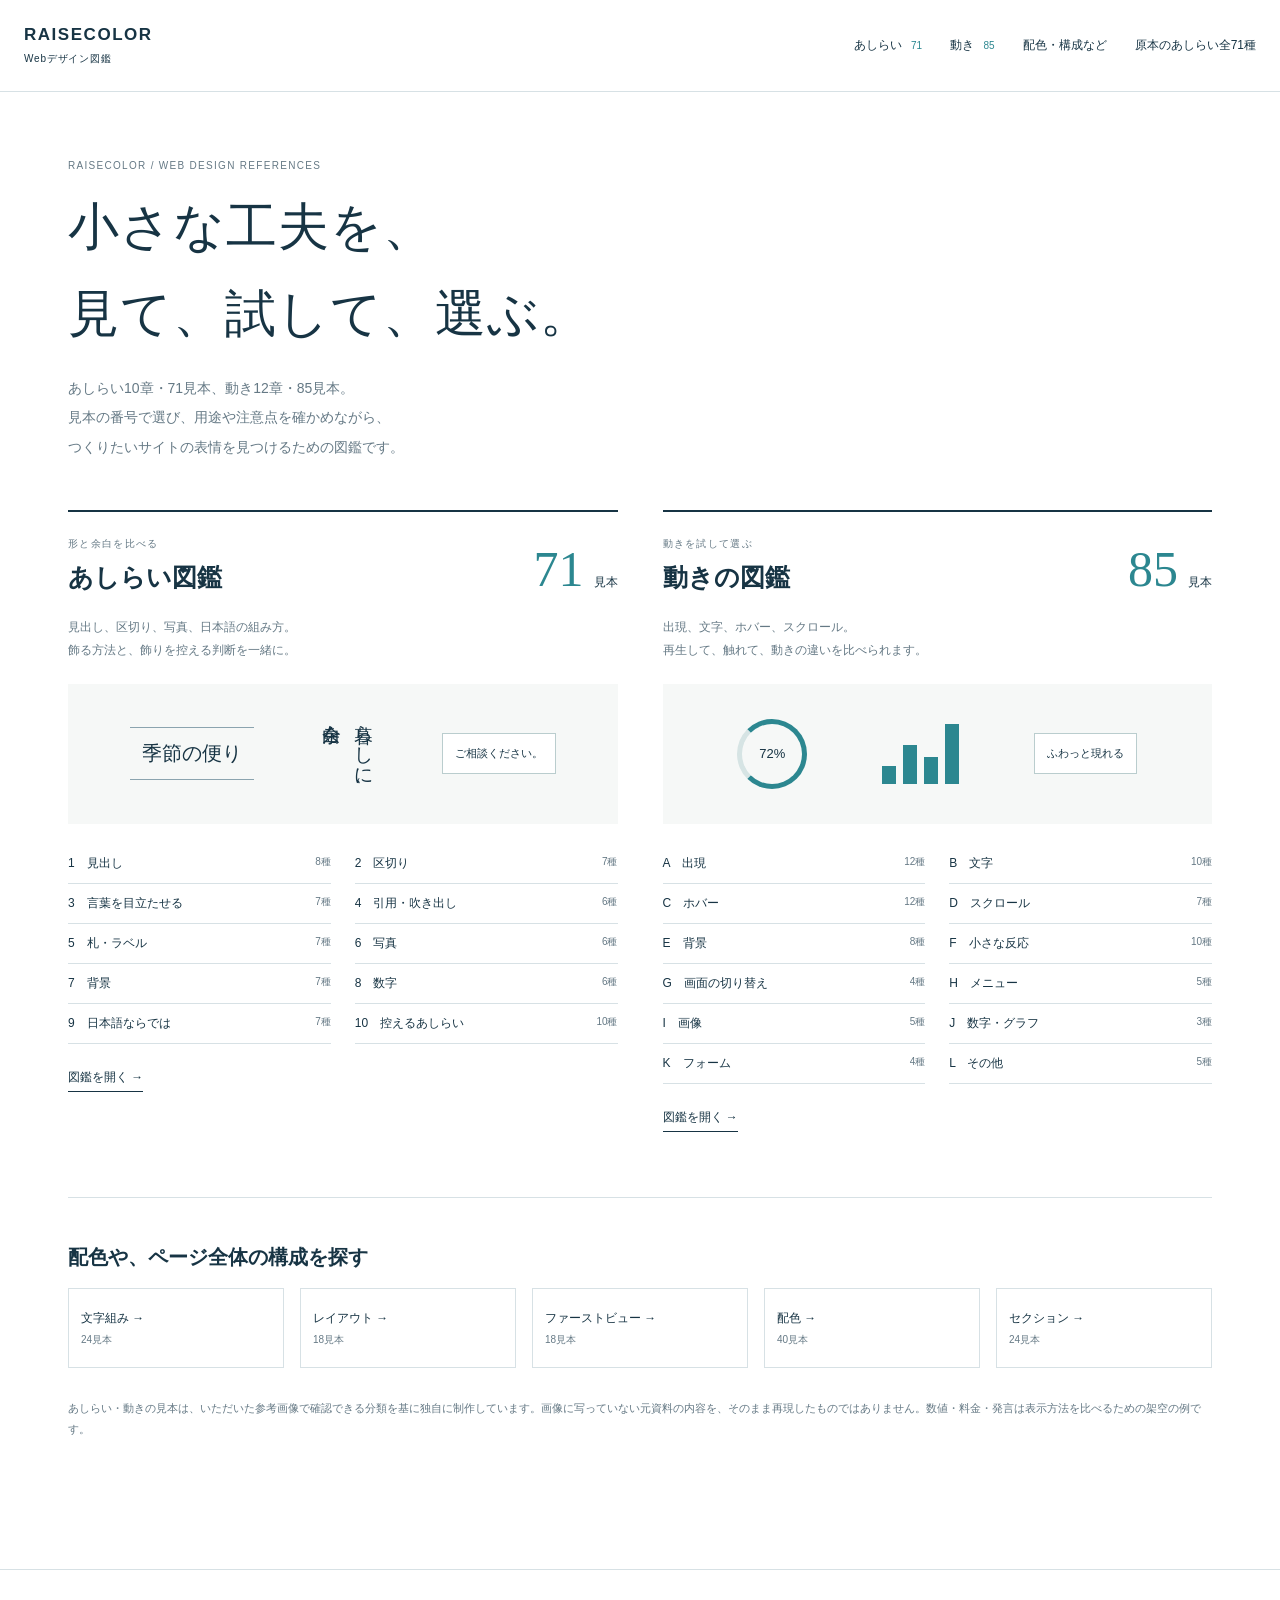
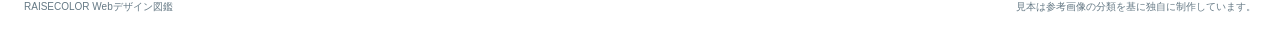
==== commit 130e1bf8: "Make all 71 original ashirai examples accessible from library home" ====
--- a/index.html
+++ b/index.html
@@ -1 +1 @@
-<!doctype html><html lang="ja"><head><meta charset="utf-8"><meta name="viewport" content="width=device-width,initial-scale=1"><title>Webデザイン図鑑 | RAISECOLOR</title><meta name="description" content="あしらい10章71見本、動き12章85見本を、番号と実演で選べるWebデザイン図鑑。"><link rel="stylesheet" href="atlas.css"></head><body data-kind="home"><header class="top"><a href="index.html" class="brand">RAISECOLOR <span>Webデザイン図鑑</span></a><nav><a href="decoration.html">あしらい <b>71</b></a><a href="motion.html">動き <b>85</b></a><a href="index.html#more">配色・構成など</a></nav></header><div id="app"></div><dialog id="detail"><button class="close" aria-label="閉じる">閉じる ×</button><h2 id="detail-title"></h2><p id="detail-note"></p><div class="copy-actions"><button id="copy-code">見本のHTMLをコピー</button><button id="copy-prompt">制作指示をコピー</button></div><p id="copy-status" role="status"></p><pre id="source"></pre></dialog><div id="toast" role="status"></div><footer>RAISECOLOR Webデザイン図鑑<span>見本は参考画像の分類を基に独自に制作しています。</span></footer><script src="atlas-data.js"></script><script src="atlas.js"></script></body></html>+<!doctype html><html lang="ja"><head><meta charset="utf-8"><meta name="viewport" content="width=device-width,initial-scale=1"><title>Webデザイン図鑑 | RAISECOLOR</title><meta name="description" content="あしらい10章71見本、動き12章85見本を、番号と実演で選べるWebデザイン図鑑。"><link rel="stylesheet" href="atlas.css"></head><body data-kind="home"><header class="top"><a href="index.html" class="brand">RAISECOLOR <span>Webデザイン図鑑</span></a><nav><a href="decoration.html">あしらい <b>71</b></a><a href="motion.html">動き <b>85</b></a><a href="index.html#more">配色・構成など</a><a href="ashirai-original.html">原本のあしらい全71種</a></nav></header><div id="app"></div><dialog id="detail"><button class="close" aria-label="閉じる">閉じる ×</button><h2 id="detail-title"></h2><p id="detail-note"></p><div class="copy-actions"><button id="copy-code">見本のHTMLをコピー</button><button id="copy-prompt">制作指示をコピー</button></div><p id="copy-status" role="status"></p><pre id="source"></pre></dialog><div id="toast" role="status"></div><footer>RAISECOLOR Webデザイン図鑑<span>見本は参考画像の分類を基に独自に制作しています。</span></footer><script src="atlas-data.js"></script><script src="atlas.js"></script></body></html>
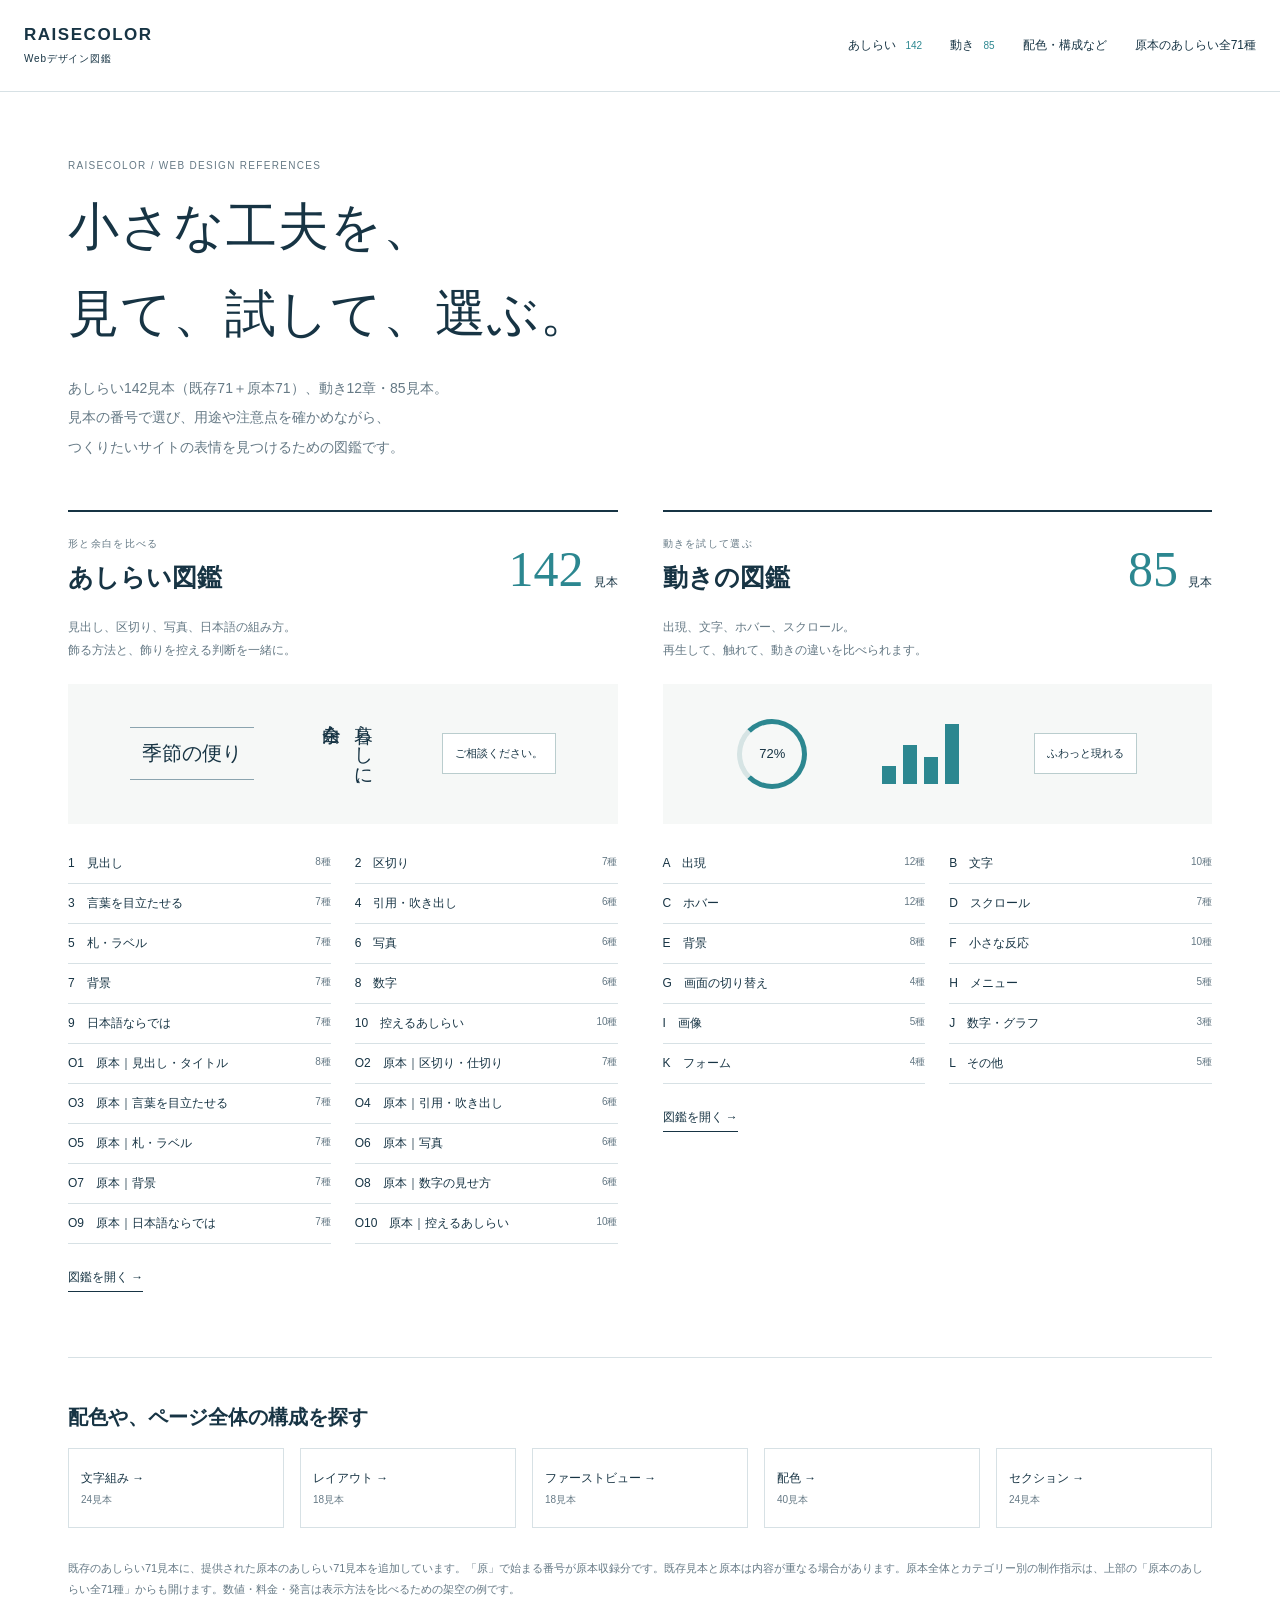
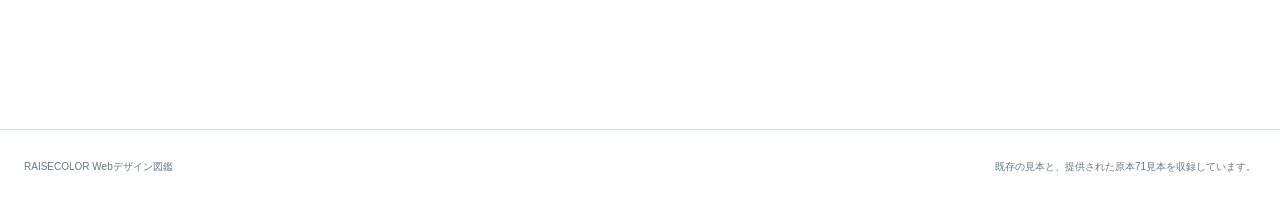
==== commit ec57ea44: "Load added original catalog and retain all existing design collections" ====
--- a/index.html
+++ b/index.html
@@ -1 +1 @@
-<!doctype html><html lang="ja"><head><meta charset="utf-8"><meta name="viewport" content="width=device-width,initial-scale=1"><title>Webデザイン図鑑 | RAISECOLOR</title><meta name="description" content="あしらい10章71見本、動き12章85見本を、番号と実演で選べるWebデザイン図鑑。"><link rel="stylesheet" href="atlas.css"></head><body data-kind="home"><header class="top"><a href="index.html" class="brand">RAISECOLOR <span>Webデザイン図鑑</span></a><nav><a href="decoration.html">あしらい <b>71</b></a><a href="motion.html">動き <b>85</b></a><a href="index.html#more">配色・構成など</a><a href="ashirai-original.html">原本のあしらい全71種</a></nav></header><div id="app"></div><dialog id="detail"><button class="close" aria-label="閉じる">閉じる ×</button><h2 id="detail-title"></h2><p id="detail-note"></p><div class="copy-actions"><button id="copy-code">見本のHTMLをコピー</button><button id="copy-prompt">制作指示をコピー</button></div><p id="copy-status" role="status"></p><pre id="source"></pre></dialog><div id="toast" role="status"></div><footer>RAISECOLOR Webデザイン図鑑<span>見本は参考画像の分類を基に独自に制作しています。</span></footer><script src="atlas-data.js"></script><script src="atlas.js"></script></body></html>+<!doctype html><html lang="ja"><head><meta charset="utf-8"><meta name="viewport" content="width=device-width,initial-scale=1"><title>Webデザイン図鑑 | RAISECOLOR</title><meta name="description" content="あしらい142見本（既存71＋原本71）、動き12章85見本を、番号と実演で選べるWebデザイン図鑑。"><link rel="stylesheet" href="atlas.css"></head><body data-kind="home"><header class="top"><a href="index.html" class="brand">RAISECOLOR <span>Webデザイン図鑑</span></a><nav><a href="decoration.html">あしらい <b>142</b></a><a href="motion.html">動き <b>85</b></a><a href="index.html#more">配色・構成など</a><a href="ashirai-original.html">原本のあしらい全71種</a></nav></header><div id="app"></div><dialog id="detail"><button class="close" aria-label="閉じる">閉じる ×</button><h2 id="detail-title"></h2><p id="detail-note"></p><div class="copy-actions"><button id="copy-code">見本のHTMLをコピー</button><button id="copy-prompt">制作指示をコピー</button></div><p id="copy-status" role="status"></p><pre id="source"></pre></dialog><div id="toast" role="status"></div><footer>RAISECOLOR Webデザイン図鑑<span>既存の見本と、提供された原本71見本を収録しています。</span></footer><script src="atlas-data.js"></script><script src="original-data.js"></script><script src="atlas.js?v=original71"></script></body></html>
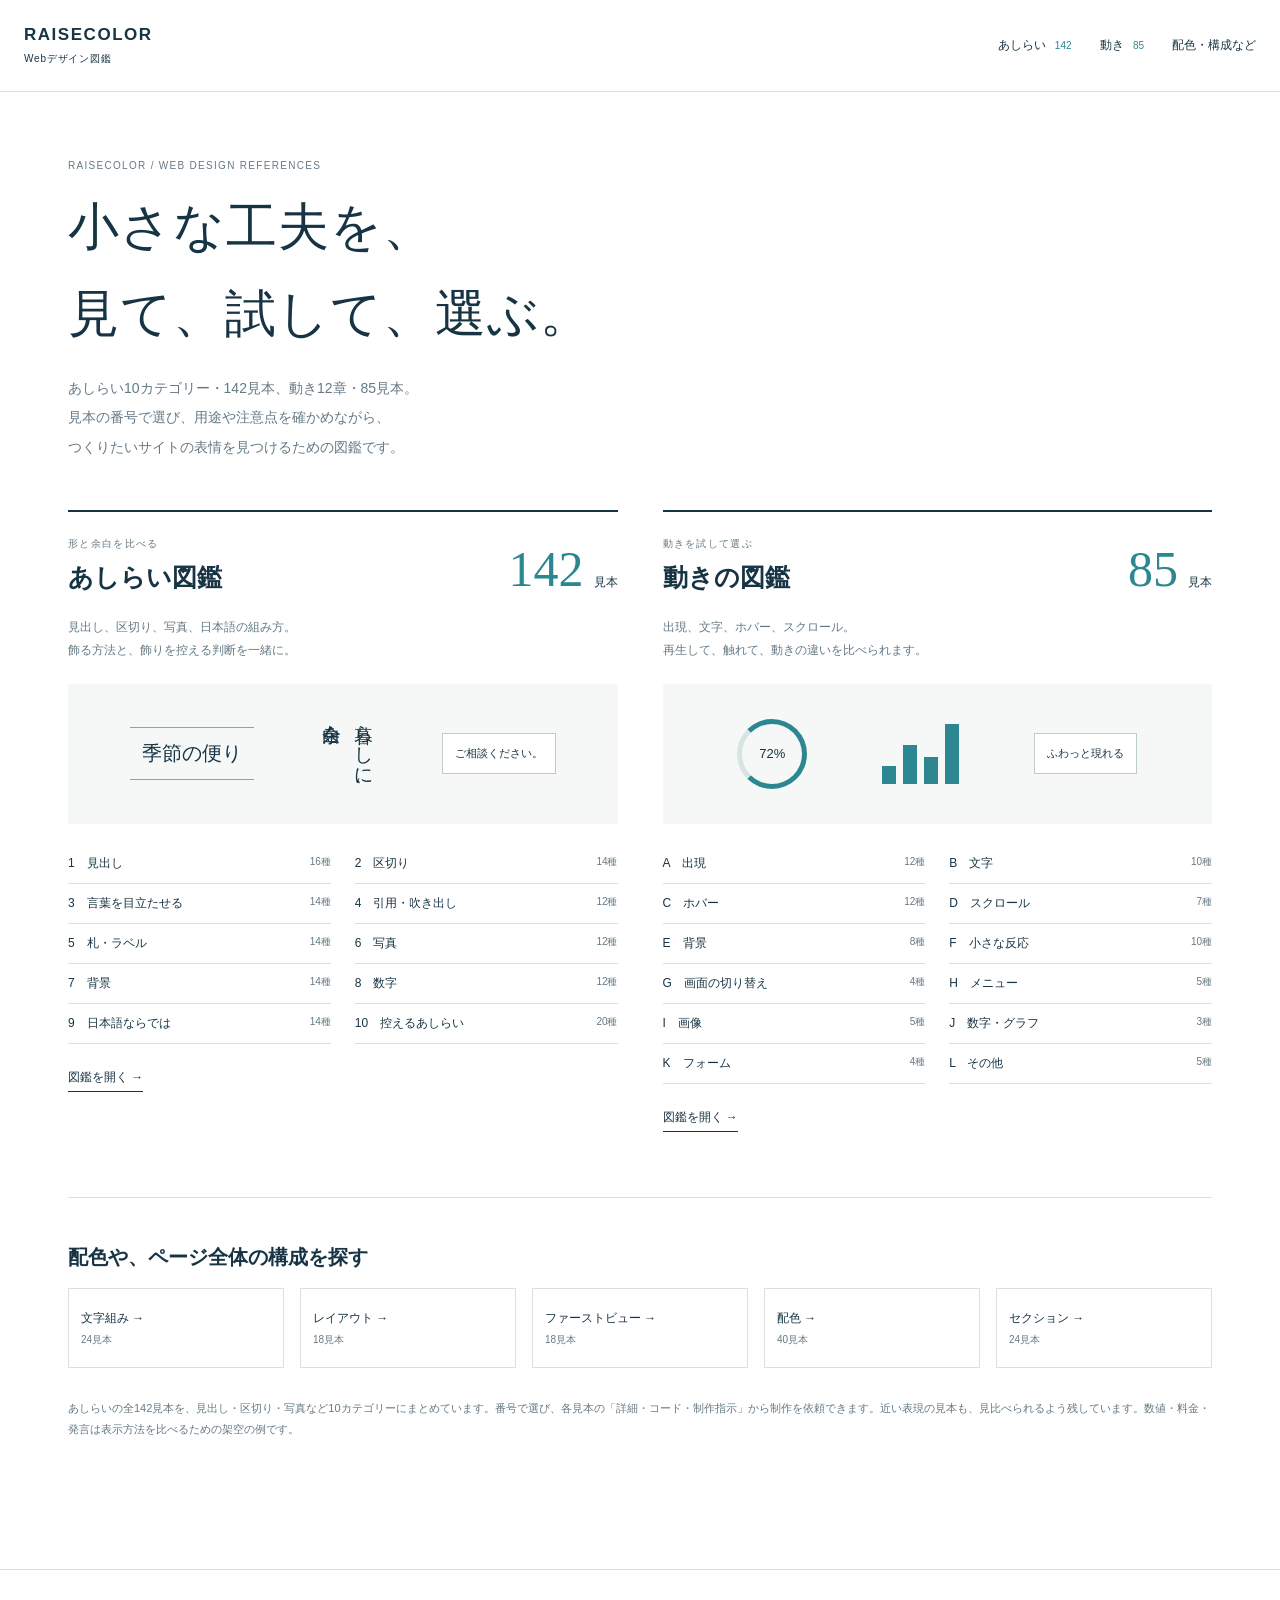
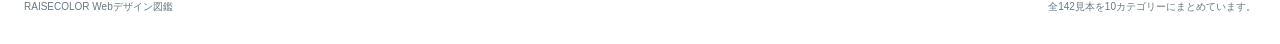
==== commit e90d359c: "Present a single unified catalog without separate original navigation" ====
--- a/index.html
+++ b/index.html
@@ -1 +1 @@
-<!doctype html><html lang="ja"><head><meta charset="utf-8"><meta name="viewport" content="width=device-width,initial-scale=1"><title>Webデザイン図鑑 | RAISECOLOR</title><meta name="description" content="あしらい142見本（既存71＋原本71）、動き12章85見本を、番号と実演で選べるWebデザイン図鑑。"><link rel="stylesheet" href="atlas.css"></head><body data-kind="home"><header class="top"><a href="index.html" class="brand">RAISECOLOR <span>Webデザイン図鑑</span></a><nav><a href="decoration.html">あしらい <b>142</b></a><a href="motion.html">動き <b>85</b></a><a href="index.html#more">配色・構成など</a><a href="ashirai-original.html">原本のあしらい全71種</a></nav></header><div id="app"></div><dialog id="detail"><button class="close" aria-label="閉じる">閉じる ×</button><h2 id="detail-title"></h2><p id="detail-note"></p><div class="copy-actions"><button id="copy-code">見本のHTMLをコピー</button><button id="copy-prompt">制作指示をコピー</button></div><p id="copy-status" role="status"></p><pre id="source"></pre></dialog><div id="toast" role="status"></div><footer>RAISECOLOR Webデザイン図鑑<span>既存の見本と、提供された原本71見本を収録しています。</span></footer><script src="atlas-data.js"></script><script src="original-data.js"></script><script src="atlas.js?v=original71"></script></body></html>+<!doctype html><html lang="ja"><head><meta charset="utf-8"><meta name="viewport" content="width=device-width,initial-scale=1"><title>Webデザイン図鑑 | RAISECOLOR</title><meta name="description" content="あしらい10カテゴリー142見本、動き12章85見本を、番号と実演で選べるWebデザイン図鑑。"><link rel="stylesheet" href="atlas.css"></head><body data-kind="home"><header class="top"><a href="index.html" class="brand">RAISECOLOR <span>Webデザイン図鑑</span></a><nav><a href="decoration.html">あしらい <b>142</b></a><a href="motion.html">動き <b>85</b></a><a href="index.html#more">配色・構成など</a></nav></header><div id="app"></div><dialog id="detail"><button class="close" aria-label="閉じる">閉じる ×</button><h2 id="detail-title"></h2><p id="detail-note"></p><div class="copy-actions"><button id="copy-code">見本のHTMLをコピー</button><button id="copy-prompt">制作指示をコピー</button></div><p id="copy-status" role="status"></p><pre id="source"></pre></dialog><div id="toast" role="status"></div><footer>RAISECOLOR Webデザイン図鑑<span>全142見本を10カテゴリーにまとめています。</span></footer><script src="atlas-data.js"></script><script src="original-data.js?v=unified10"></script><script src="atlas.js?v=unified10"></script></body></html>
